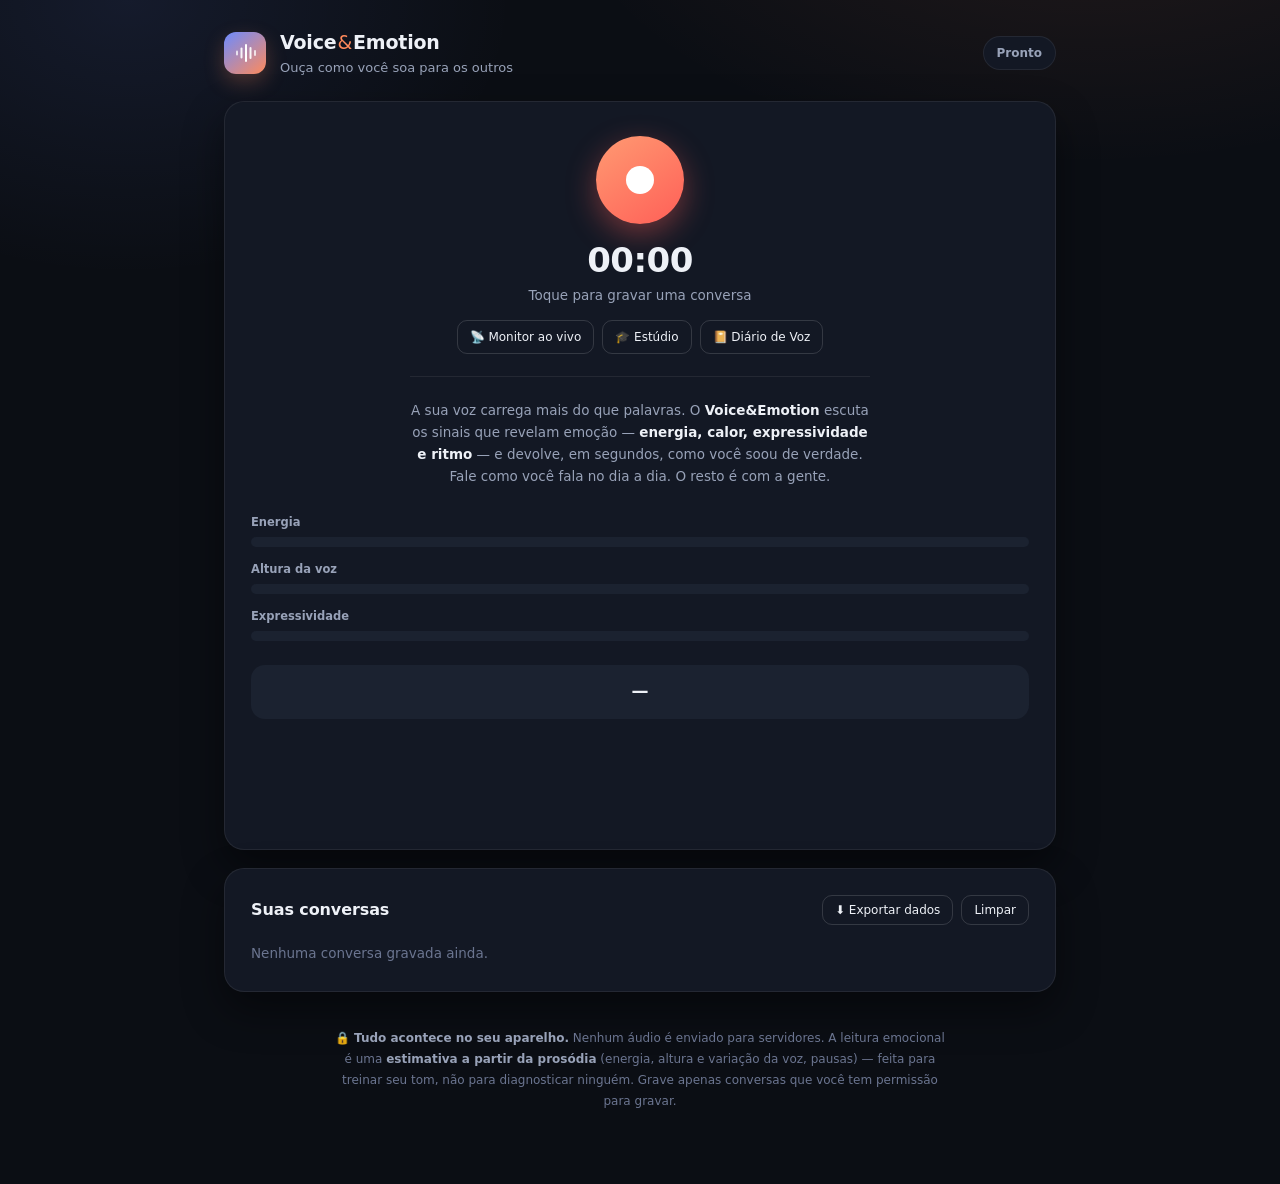
==== index.html @ cd00b296 "Habilita uso no celular: PWA e alarmes de calendario para o Diario de Voz Ate agora tudo rodava no M" ====
<!DOCTYPE html>
<html lang="pt-BR">
<head>
  <meta charset="UTF-8" />
  <meta name="viewport" content="width=device-width, initial-scale=1.0" />
  <title>Voice&amp;Emotion — leia a emoção na sua voz</title>
  <meta name="description" content="Grave uma conversa e veja como sua voz soou: energia, calor, expressividade e ritmo. Uma ferramenta para quem depende de como fala." />
  <link rel="stylesheet" href="css/styles.css?v=20260820a" />
  <link rel="manifest" href="manifest.json" />
  <link rel="apple-touch-icon" href="icon.svg" />
  <meta name="apple-mobile-web-app-capable" content="yes" />
  <meta name="apple-mobile-web-app-status-bar-style" content="black-translucent" />
  <meta name="theme-color" content="#0b0e14" />
</head>
<body>
  <header class="topbar">
    <div class="brand">
      <div class="mark" aria-hidden="true">
        <!-- onda de voz: começa contida, ganha amplitude — como uma fala que se abre -->
        <svg width="22" height="22" viewBox="0 0 22 22" fill="none">
          <g stroke="#fff" stroke-width="2" stroke-linecap="round">
            <line x1="3"  y1="9.5" x2="3"  y2="12.5" opacity=".75"/>
            <line x1="7.5" y1="6.5" x2="7.5" y2="15.5" opacity=".9"/>
            <line x1="12" y1="3"   x2="12" y2="19"/>
            <line x1="16.5" y1="6"  x2="16.5" y2="16" opacity=".9"/>
            <line x1="21" y1="9"   x2="21" y2="13" opacity=".75"/>
          </g>
        </svg>
      </div>
      <div>
        <h1>Voice<span class="amp">&amp;</span>Emotion</h1>
        <p class="tagline">Ouça como você soa para os outros</p>
      </div>
    </div>
    <div class="status" id="statusBadge">Pronto</div>
  </header>

  <main>
    <!-- Gravação -->
    <section class="card recorder">
      <button id="recordBtn" class="record-btn" aria-label="Começar a gravar">
        <span class="record-icon"></span>
      </button>

      <div class="timer" id="timer">00:00</div>
      <div class="hint" id="recorderHint">Toque para gravar uma conversa</div>

      <div style="margin-top:14px; display:flex; gap:8px; justify-content:center; flex-wrap:wrap">
        <button id="openMonitor" class="btn ghost sm">📡 Monitor ao vivo</button>
        <a href="studio.html" class="btn ghost sm">🎓 Estúdio</a>
        <a href="diario.html" class="btn ghost sm">📔 Diário de Voz</a>
      </div>

      <div class="welcome" id="welcomeNote">
        A sua voz carrega mais do que palavras. O <strong>Voice&amp;Emotion</strong>
        escuta os sinais que revelam emoção — <strong>energia, calor,
        expressividade e ritmo</strong> — e devolve, em segundos, como você soou
        de verdade. Fale como você fala no dia a dia. O resto é com a gente.
      </div>

      <!-- Medidores ao vivo -->
      <div class="live-meters" id="liveMeters" hidden>
        <div class="meter">
          <label>Energia</label>
          <div class="bar"><div class="fill energy" id="energyFill"></div></div>
        </div>
        <div class="meter">
          <label>Altura da voz</label>
          <div class="bar"><div class="fill pitch" id="pitchFill"></div></div>
        </div>
        <div class="meter">
          <label>Expressividade</label>
          <div class="bar"><div class="fill expr" id="exprFill"></div></div>
        </div>
        <div class="live-emotion" id="liveEmotion">—</div>
      </div>

      <canvas id="waveform" class="waveform" hidden></canvas>
    </section>

    <!-- Resultado -->
    <section class="card result" id="resultCard" hidden>
      <h2>Como você soou</h2>

      <div class="summary-grid">
        <div class="dominant" id="dominantEmotion">
          <div class="emoji" id="domEmoji">🙂</div>
          <div class="dom-label" id="domLabel">—</div>
          <div class="dom-sub" id="domSub">tom predominante</div>
        </div>

        <div class="dims">
          <div class="dim">
            <span class="dim-label">Energia — o quanto você projetou</span>
            <div class="bar sm"><div class="fill energy" id="dimEnergy"></div></div>
          </div>
          <div class="dim">
            <span class="dim-label">Calor — quão acolhedor foi o tom</span>
            <div class="bar sm"><div class="fill valence" id="dimValence"></div></div>
          </div>
          <div class="dim">
            <span class="dim-label">Expressividade — variação da entonação</span>
            <div class="bar sm"><div class="fill expr" id="dimExpr"></div></div>
          </div>
          <div class="dim">
            <span class="dim-label">Fluência — ritmo e pausas</span>
            <div class="bar sm"><div class="fill flow" id="dimFlow"></div></div>
          </div>
        </div>
      </div>

      <h3>Ao longo da conversa</h3>
      <canvas id="timeline" class="timeline"></canvas>
      <div class="timeline-legend" id="timelineLegend"></div>

      <div class="playback">
        <audio id="audioPlayer" controls></audio>
        <a id="downloadLink" class="btn ghost" download>⬇️ Baixar áudio</a>
      </div>

      <!-- Leitura dimensional: vetor + confiança, com direito a "não sei" -->
      <h3>Leitura</h3>
      <div class="reading" id="readingCard">
        <div class="conf-line">
          <span class="conf-label">Confiança desta leitura</span>
          <div class="conf-bar"><div class="conf-fill" id="confFill"></div></div>
          <span class="conf-val" id="confVal">—</span>
        </div>
        <div class="vec" id="vecList"></div>
        <p class="reading-note" id="readingNote"></p>
      </div>

      <div class="insights">
        <h3>O que eu percebi</h3>
        <ul id="insightsList"></ul>
      </div>

      <!-- Ground truth: a verdade humana que ensina a AE -->
      <div class="groundtruth" id="groundTruth">
        <h3>Me ensina</h3>
        <p class="gt-intro">
          Eu meço sinais da sua voz — mas só você sabe o que sentiu. Me contando,
          você me ensina a ler melhor. Fica tudo no seu aparelho.
        </p>

        <p class="gt-q">A leitura acima bateu com o que você sentiu?</p>
        <div class="gt-row" id="gtMatch">
          <button class="chip" data-match="sim">👍 Bateu</button>
          <button class="chip" data-match="mais_ou_menos">🤏 Mais ou menos</button>
          <button class="chip" data-match="nao">👎 Não bateu</button>
        </div>

        <p class="gt-q">Onde você estava? Toque no ponto que representa como se sentiu.</p>
        <div class="grid-main">
          <canvas id="affectGrid" class="affect-grid" width="440" height="440"
                  role="button" tabindex="0"
                  aria-label="Grade de afeto: escolha valência (horizontal) e ativação (vertical)"></canvas>
        </div>
        <div class="grid-readout" id="gridReadout">Nenhum ponto marcado ainda</div>

        <p class="gt-q">Se quiser dar um nome ao que sentiu <span style="color:var(--text-faint);font-weight:400">(opcional)</span></p>
        <div class="gt-row" id="gtFeeling">
          <button class="chip" data-feel="confiante">😎 Confiante</button>
          <button class="chip" data-feel="animado">😃 Animado</button>
          <button class="chip" data-feel="calmo">🙂 Calmo</button>
          <button class="chip" data-feel="neutro">😐 Neutro</button>
          <button class="chip" data-feel="ansioso">😧 Ansioso</button>
          <button class="chip" data-feel="cansado">😔 Cansado</button>
        </div>

        <p class="gt-q">Como a conversa terminou? <span style="color:var(--text-faint);font-weight:400">(opcional)</span></p>
        <div class="gt-row" id="gtOutcome">
          <button class="chip" data-out="avancou">📈 Avançou</button>
          <button class="chip" data-out="neutro">➖ Sem mudança</button>
          <button class="chip" data-out="travou">📉 Travou</button>
        </div>

        <div class="gt-saved" id="gtSaved" hidden>
          ✅ Guardado. Cada resposta dessas me ensina a ler emoção com mais
          precisão — é assim que a AE aprende. Obrigado.
        </div>
      </div>
    </section>

    <!-- Histórico -->
    <section class="card history">
      <div class="history-head">
        <h2>Suas conversas</h2>
        <div class="history-actions">
          <button id="exportData" class="btn ghost sm">⬇️ Exportar dados</button>
          <button id="clearHistory" class="btn ghost sm">Limpar</button>
        </div>
      </div>
      <ul id="historyList" class="history-list">
        <li class="empty">Nenhuma conversa ainda. Grave a primeira e comece a acompanhar sua evolução.</li>
      </ul>
    </section>

    <p class="disclaimer">
      🔒 <strong>Tudo acontece no seu aparelho.</strong> Nenhum áudio é enviado
      para servidores. A leitura emocional é uma <strong>estimativa a partir da
      prosódia</strong> (energia, altura e variação da voz, pausas) — feita para
      treinar seu tom, não para diagnosticar ninguém. Grave apenas conversas que
      você tem permissão para gravar.
    </p>
  </main>

  <script src="js/affectgrid.js?v=20260820a"></script>
  <script src="js/emotion.js?v=20260820a"></script>
  <script src="js/app.js?v=20260820a"></script>
</body>
</html>
---- css/styles.css ----
/*
 * Voice&Emotion — sistema visual
 *
 * Identidade: ferramenta profissional com alma humana.
 *  - Profissional: base neutra e profunda, hierarquia clara, nada de enfeite.
 *  - Humana: um acento quente (âmbar/coral), cantos suaves, respiro generoso.
 * As cores "frias" estruturam; as cores quentes só aparecem onde há emoção
 * (a voz, os dados sentidos) — assim o calor significa algo, não decora.
 */

:root {
  /* Base — profunda e neutra, para os dados emocionais brilharem em cima */
  --bg: #0b0e14;
  --bg-elev: #131824;
  --bg-inset: #1b2230;
  --line: rgba(255, 255, 255, 0.07);
  --line-strong: rgba(255, 255, 255, 0.14);

  /* Texto */
  --text: #eef1f7;
  --text-dim: #98a2b8;
  --text-faint: #6b7590;

  /* Acento humano (calor) e de confiança (estrutura) */
  --warm: #ff8a5b;
  --warm-soft: #ffb08a;
  --trust: #6c8bff;

  /* Dimensões emocionais — cada uma com sentido próprio */
  --energy: #ff7a59;
  --valence: #ffc46b;
  --expr: #b085ff;
  --flow: #5ed6a0;
  --pitch: #4fd1c5;
  --danger: #ff5470;

  --r-sm: 10px;
  --r-md: 14px;
  --r-lg: 20px;
  --shadow: 0 18px 40px rgba(0, 0, 0, 0.45);
  --maxw: 880px;
}

* { box-sizing: border-box; }

html { -webkit-text-size-adjust: 100%; }

body {
  margin: 0;
  font-family: ui-sans-serif, system-ui, -apple-system, "Segoe UI", Roboto, sans-serif;
  background:
    radial-gradient(900px 500px at 85% -15%, rgba(255, 138, 91, 0.10), transparent 60%),
    radial-gradient(700px 500px at 10% 0%, rgba(108, 139, 255, 0.10), transparent 55%),
    var(--bg);
  background-attachment: fixed;
  color: var(--text);
  min-height: 100vh;
  line-height: 1.5;
  -webkit-font-smoothing: antialiased;
}

/* ---------- Cabeçalho ---------- */

.topbar {
  display: flex;
  align-items: center;
  justify-content: space-between;
  gap: 16px;
  padding: 28px 24px 20px;
  max-width: var(--maxw);
  margin: 0 auto;
}

.brand { display: flex; align-items: center; gap: 14px; }

/* Marca: onda de voz que aquece da esquerda pra direita */
.mark {
  width: 42px; height: 42px;
  border-radius: 12px;
  background: linear-gradient(140deg, var(--trust), var(--warm));
  display: grid; place-items: center;
  flex-shrink: 0;
  box-shadow: 0 8px 20px rgba(255, 138, 91, 0.25);
}
.mark svg { display: block; }

h1 {
  font-size: 19px;
  margin: 0;
  letter-spacing: -0.2px;
  font-weight: 650;
}
h1 .amp { color: var(--warm); font-weight: 400; margin: 0 1px; }
.tagline { margin: 1px 0 0; color: var(--text-dim); font-size: 13px; }

.status {
  font-size: 12px;
  font-weight: 550;
  padding: 7px 13px;
  border-radius: 999px;
  background: var(--bg-elev);
  color: var(--text-dim);
  border: 1px solid var(--line);
  white-space: nowrap;
}
.status.rec {
  background: rgba(255, 84, 112, 0.14);
  color: #ff9fb0;
  border-color: rgba(255, 84, 112, 0.35);
}
.status.analyzing { background: rgba(108, 139, 255, 0.14); color: #b9c6ff; }

main { max-width: var(--maxw); margin: 0 auto; padding: 4px 24px 72px; }

/* ---------- Cartões ---------- */

.card {
  background: var(--bg-elev);
  border: 1px solid var(--line);
  border-radius: var(--r-lg);
  padding: 26px;
  margin-bottom: 18px;
  box-shadow: var(--shadow);
}

h2 { margin: 0 0 4px; font-size: 16px; font-weight: 620; letter-spacing: -0.1px; }
h3 {
  font-size: 11px;
  color: var(--text-faint);
  margin: 26px 0 12px;
  text-transform: uppercase;
  letter-spacing: 0.9px;
  font-weight: 650;
}

/* ---------- Gravador ---------- */

.recorder { text-align: center; padding: 34px 26px; }

.record-btn {
  width: 88px; height: 88px;
  border-radius: 50%;
  border: none;
  background: linear-gradient(145deg, #ff9a72, #ff5f57);
  cursor: pointer;
  display: grid; place-items: center;
  box-shadow: 0 10px 30px rgba(255, 95, 87, 0.4);
  transition: transform 0.15s ease, box-shadow 0.25s ease;
  margin: 0 auto;
}
.record-btn:hover { transform: scale(1.045); }
.record-btn:active { transform: scale(0.98); }
.record-btn:focus-visible { outline: 3px solid var(--warm-soft); outline-offset: 4px; }

.record-icon {
  width: 28px; height: 28px;
  border-radius: 50%;
  background: #fff;
  transition: all 0.22s cubic-bezier(0.4, 0, 0.2, 1);
}
.record-btn.recording .record-icon { border-radius: 5px; width: 24px; height: 24px; }
.record-btn.recording { animation: pulse 1.6s ease-out infinite; }
@keyframes pulse {
  0% { box-shadow: 0 0 0 0 rgba(255, 95, 87, 0.5), 0 10px 30px rgba(255, 95, 87, 0.4); }
  70% { box-shadow: 0 0 0 22px rgba(255, 95, 87, 0), 0 10px 30px rgba(255, 95, 87, 0.4); }
  100% { box-shadow: 0 0 0 0 rgba(255, 95, 87, 0), 0 10px 30px rgba(255, 95, 87, 0.4); }
}

.timer {
  font-size: 34px;
  font-weight: 680;
  font-variant-numeric: tabular-nums;
  letter-spacing: -0.5px;
  margin-top: 18px;
  line-height: 1.1;
}
.hint { color: var(--text-dim); font-size: 13.5px; margin-top: 6px; }

/* Convite da primeira vez — a primeira impressão importa */
.welcome {
  margin-top: 22px;
  padding-top: 22px;
  border-top: 1px solid var(--line);
  color: var(--text-dim);
  font-size: 13.5px;
  line-height: 1.65;
  max-width: 460px;
  margin-left: auto;
  margin-right: auto;
}
.welcome strong { color: var(--text); font-weight: 600; }

/* ---------- Medidores ---------- */

.live-meters { margin-top: 26px; display: grid; gap: 14px; text-align: left; }
.meter label {
  font-size: 11.5px;
  color: var(--text-dim);
  display: block;
  margin-bottom: 6px;
  font-weight: 550;
}

.bar {
  height: 10px;
  background: var(--bg-inset);
  border-radius: 999px;
  overflow: hidden;
}
.bar.sm { height: 8px; }
.fill {
  height: 100%;
  width: 0%;
  border-radius: 999px;
  transition: width 0.14s linear;
}
.fill.energy { background: linear-gradient(90deg, #ffb08a, var(--energy)); }
.fill.pitch { background: linear-gradient(90deg, #8fe8de, var(--pitch)); }
.fill.expr { background: linear-gradient(90deg, #cdb3ff, var(--expr)); }
.fill.valence { background: linear-gradient(90deg, #ffdda6, var(--valence)); }
.fill.flow { background: linear-gradient(90deg, #a5e9c9, var(--flow)); }

.live-emotion {
  margin-top: 10px;
  text-align: center;
  font-size: 17px;
  font-weight: 620;
  padding: 14px;
  background: var(--bg-inset);
  border-radius: var(--r-md);
  letter-spacing: -0.1px;
}

.waveform { width: 100%; height: 76px; margin-top: 20px; display: block; }

/* ---------- Resultado ---------- */

.summary-grid {
  display: grid;
  grid-template-columns: 190px 1fr;
  gap: 26px;
  align-items: center;
  margin-top: 18px;
}

.dominant {
  text-align: center;
  background: linear-gradient(160deg, var(--bg-inset), rgba(255, 138, 91, 0.06));
  border: 1px solid var(--line);
  border-radius: var(--r-md);
  padding: 24px 14px;
}
.dominant .emoji { font-size: 54px; line-height: 1; }
.dom-label { font-size: 18px; font-weight: 660; margin-top: 10px; letter-spacing: -0.2px; }
.dom-sub { font-size: 11.5px; color: var(--text-faint); margin-top: 3px; }

.dims { display: grid; gap: 15px; }
.dim-label {
  font-size: 11.5px;
  color: var(--text-dim);
  display: block;
  margin-bottom: 6px;
  font-weight: 550;
}

.timeline {
  width: 100%;
  height: 140px;
  display: block;
  background: var(--bg-inset);
  border-radius: var(--r-md);
}
.timeline-legend {
  display: flex;
  flex-wrap: wrap;
  gap: 14px;
  margin-top: 12px;
  font-size: 11.5px;
  color: var(--text-dim);
}
.timeline-legend span { display: inline-flex; align-items: center; gap: 6px; }
.dot { width: 9px; height: 9px; border-radius: 50%; display: inline-block; flex-shrink: 0; }

.playback {
  display: flex;
  align-items: center;
  gap: 12px;
  margin-top: 24px;
  flex-wrap: wrap;
}
audio { flex: 1; min-width: 220px; height: 38px; }

.insights ul { margin: 0; padding-left: 18px; }
.insights li { margin: 9px 0; line-height: 1.6; font-size: 14px; color: #dbe1ee; }

/* ---------- Ground truth (o tijolo do dataset) ---------- */

.groundtruth {
  margin-top: 26px;
  padding: 22px;
  background: linear-gradient(150deg, rgba(255, 138, 91, 0.07), rgba(108, 139, 255, 0.05));
  border-radius: var(--r-md);
  border: 1px solid rgba(255, 138, 91, 0.2);
}
.groundtruth h3 { margin-top: 0; color: var(--warm-soft); }
.gt-intro { font-size: 13px; color: var(--text-dim); margin: 0 0 18px; line-height: 1.6; }
.gt-q { font-size: 13px; color: var(--text); margin: 18px 0 9px; font-weight: 550; }
.gt-q:first-of-type { margin-top: 0; }
.gt-row { display: flex; flex-wrap: wrap; gap: 8px; }

.chip {
  border: 1px solid var(--line-strong);
  background: var(--bg-elev);
  color: var(--text);
  padding: 9px 15px;
  border-radius: 999px;
  cursor: pointer;
  font-size: 13px;
  font-family: inherit;
  transition: all 0.14s ease;
}
.chip:hover { border-color: var(--warm); transform: translateY(-1px); }
.chip.selected {
  background: var(--warm);
  border-color: var(--warm);
  color: #241009;
  font-weight: 650;
}

/* Affect Grid (Russell, Weiss & Mendelsohn): valência × ativação num toque.
   Os rótulos dos eixos são desenhados dentro do canvas (js/affectgrid.js) —
   com <div>s ao redor eles saíam desalinhados conforme a largura da tela. */
.grid-main { max-width: 380px; margin: 4px 0; }
.affect-grid {
  width: 100%;
  height: auto;
  aspect-ratio: 1;
  display: block;
  background: var(--bg);
  border: 1px solid var(--line-strong);
  border-radius: var(--r-md);
  cursor: crosshair;
  touch-action: manipulation;
}
.affect-grid:focus-visible { outline: 2px solid var(--warm); outline-offset: 3px; }
.grid-readout {
  margin-top: 12px;
  font-size: 13.5px;
  color: var(--text-dim);
  line-height: 1.6;
}
.grid-readout strong { color: var(--warm-soft); font-weight: 620; }

/* Leitura dimensional (vetor + confiança) */
.reading {
  margin-top: 22px;
  padding: 18px;
  background: var(--bg-inset);
  border-radius: var(--r-md);
  border: 1px solid var(--line);
}
.reading.inconclusive { border-color: rgba(255, 196, 107, 0.35); background: rgba(255, 196, 107, 0.06); }
.conf-line { display: flex; align-items: center; gap: 12px; flex-wrap: wrap; }
.conf-label { font-size: 12px; color: var(--text-dim); }
.conf-bar { flex: 1; min-width: 120px; height: 8px; background: var(--bg); border-radius: 999px; overflow: hidden; }
.conf-fill { height: 100%; border-radius: 999px; background: linear-gradient(90deg, #ff8a5b, #5ed6a0); transition: width 0.3s ease; }
.conf-val { font-size: 13px; font-weight: 650; font-variant-numeric: tabular-nums; }
.vec { display: flex; flex-wrap: wrap; gap: 8px; margin-top: 14px; }
.vec-item {
  background: var(--bg);
  border: 1px solid var(--line);
  border-radius: var(--r-sm);
  padding: 8px 11px;
  font-size: 12px;
}
.vec-item b { display: block; color: var(--text); font-size: 14px; font-variant-numeric: tabular-nums; margin-top: 2px; }
.vec-item span { color: var(--text-faint); }
.vec-item.na b { color: var(--text-faint); }
.reading-note { font-size: 12px; color: var(--text-faint); margin: 14px 0 0; line-height: 1.6; }

.gt-saved {
  margin-top: 18px;
  font-size: 13px;
  color: var(--flow);
  background: rgba(94, 214, 160, 0.1);
  border: 1px solid rgba(94, 214, 160, 0.2);
  padding: 12px 14px;
  border-radius: var(--r-sm);
  line-height: 1.55;
}

/* ---------- Botões ---------- */

.btn {
  display: inline-flex;
  align-items: center;
  gap: 6px;
  padding: 9px 15px;
  border-radius: var(--r-sm);
  border: 1px solid var(--line-strong);
  background: var(--bg-inset);
  color: var(--text);
  cursor: pointer;
  font-size: 13px;
  font-family: inherit;
  text-decoration: none;
  transition: all 0.14s ease;
}
.btn:hover { border-color: var(--warm); color: #fff; }
.btn.ghost { background: transparent; }
.btn.sm { padding: 7px 12px; font-size: 12px; }

/* ---------- Histórico ---------- */

.history-head {
  display: flex;
  justify-content: space-between;
  align-items: center;
  gap: 12px;
  flex-wrap: wrap;
}
.history-head h2 { margin: 0; }
.history-actions { display: flex; gap: 8px; }

.history-list { list-style: none; padding: 0; margin: 18px 0 0; }
.history-list .empty { color: var(--text-faint); font-size: 13.5px; line-height: 1.6; }

.history-item {
  display: flex;
  align-items: center;
  gap: 14px;
  padding: 13px 15px;
  border-radius: var(--r-md);
  background: var(--bg-inset);
  border: 1px solid transparent;
  margin-bottom: 9px;
  cursor: pointer;
  transition: all 0.14s ease;
}
.history-item:hover { border-color: var(--line-strong); transform: translateX(2px); }
.history-item .h-emoji { font-size: 26px; flex-shrink: 0; }
.history-item .h-meta { flex: 1; min-width: 0; }
.history-item .h-title { font-weight: 620; font-size: 14px; }
.history-item .h-sub { font-size: 12px; color: var(--text-faint); margin-top: 2px; }
.history-item .h-del {
  color: var(--text-faint);
  font-size: 16px;
  padding: 6px 9px;
  border-radius: var(--r-sm);
  flex-shrink: 0;
}
.history-item .h-del:hover { color: var(--danger); background: rgba(255, 84, 112, 0.12); }

/* ---------- Rodapé ---------- */

.disclaimer {
  font-size: 12px;
  color: var(--text-faint);
  line-height: 1.75;
  text-align: center;
  max-width: 620px;
  margin: 36px auto 0;
}
.disclaimer strong { color: var(--text-dim); font-weight: 600; }

/* ---------- Responsivo ---------- */

@media (max-width: 620px) {
  .summary-grid { grid-template-columns: 1fr; }
  .card { padding: 22px 18px; }
  .topbar { padding: 22px 18px 16px; }
  main { padding: 4px 18px 60px; }
  .timer { font-size: 30px; }
  .tagline { display: none; }
}

@media (prefers-reduced-motion: reduce) {
  * { animation: none !important; transition: none !important; }
}
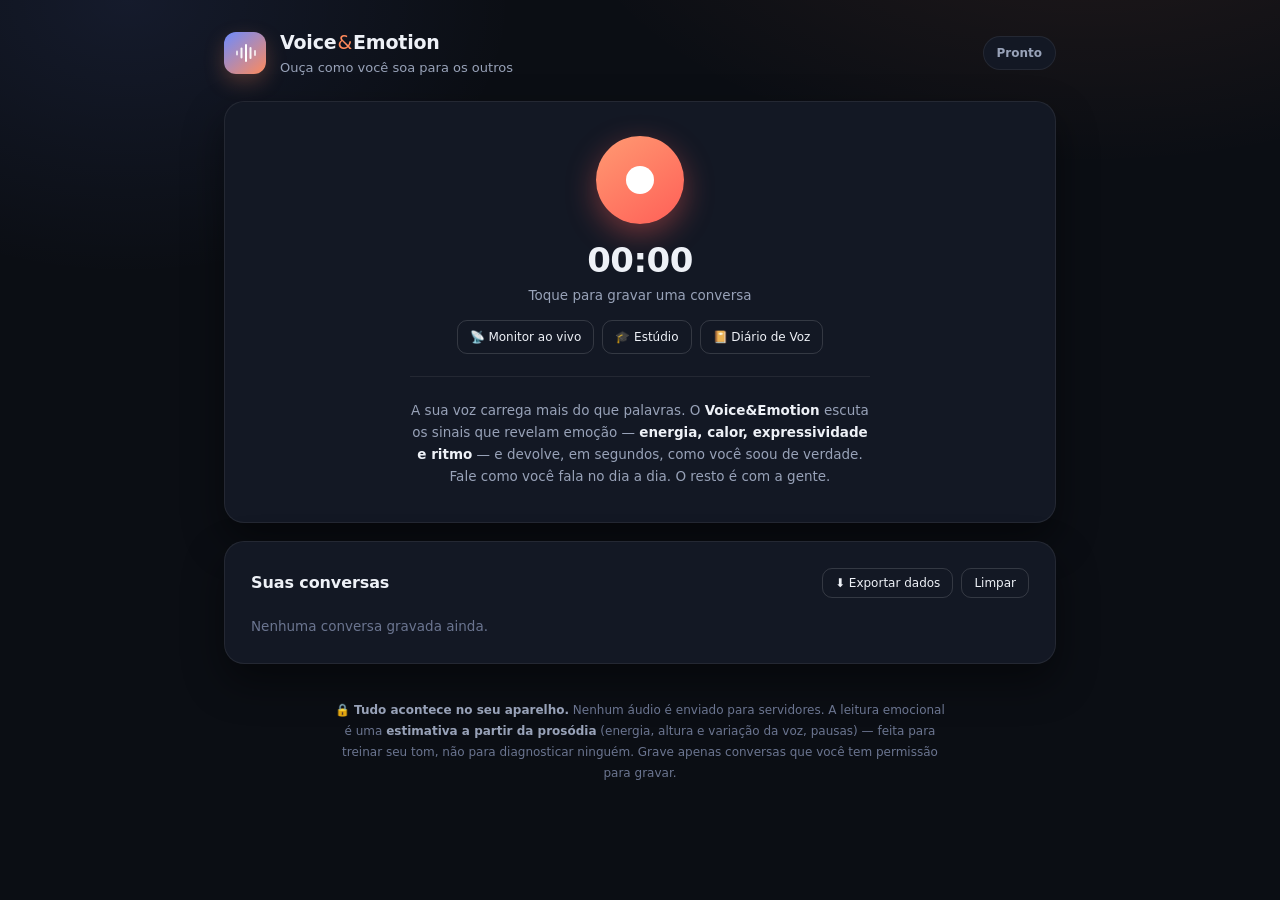
==== commit fe104d4c: "Faz o atributo hidden funcionar em botoes A regra do navegador para [hidden] perde para qualquer dec" ====
--- a/index.html
+++ b/index.html
@@ -5,7 +5,7 @@
   <meta name="viewport" content="width=device-width, initial-scale=1.0" />
   <title>Voice&amp;Emotion — leia a emoção na sua voz</title>
   <meta name="description" content="Grave uma conversa e veja como sua voz soou: energia, calor, expressividade e ritmo. Uma ferramenta para quem depende de como fala." />
-  <link rel="stylesheet" href="css/styles.css?v=20260820a" />
+  <link rel="stylesheet" href="css/styles.css?v=20260821b" />
   <link rel="manifest" href="manifest.json" />
   <link rel="apple-touch-icon" href="icon.svg" />
   <meta name="apple-mobile-web-app-capable" content="yes" />
@@ -205,8 +205,8 @@
     </p>
   </main>
 
-  <script src="js/affectgrid.js?v=20260820a"></script>
-  <script src="js/emotion.js?v=20260820a"></script>
-  <script src="js/app.js?v=20260820a"></script>
+  <script src="js/affectgrid.js?v=20260821b"></script>
+  <script src="js/emotion.js?v=20260821b"></script>
+  <script src="js/app.js?v=20260821b"></script>
 </body>
 </html>
--- a/css/styles.css
+++ b/css/styles.css
@@ -7,6 +7,15 @@
  * As cores "frias" estruturam; as cores quentes só aparecem onde há emoção
  * (a voz, os dados sentidos) — assim o calor significa algo, não decora.
  */
+
+/* O atributo `hidden` tem que ganhar de qualquer `display` nosso.
+ *
+ * A regra do navegador para [hidden] vale menos que qualquer declaração de
+ * display escrita aqui, então `.btn { display: inline-flex }` fazia
+ * `<button hidden>` continuar aparecendo. O botão "Parar os avisos" do Diário
+ * seguia na tela depois de desligar os avisos — o estado da tela mentia sobre
+ * o estado do sistema, que é o pior tipo de bug de interface. */
+[hidden] { display: none !important; }
 
 :root {
   /* Base — profunda e neutra, para os dados emocionais brilharem em cima */
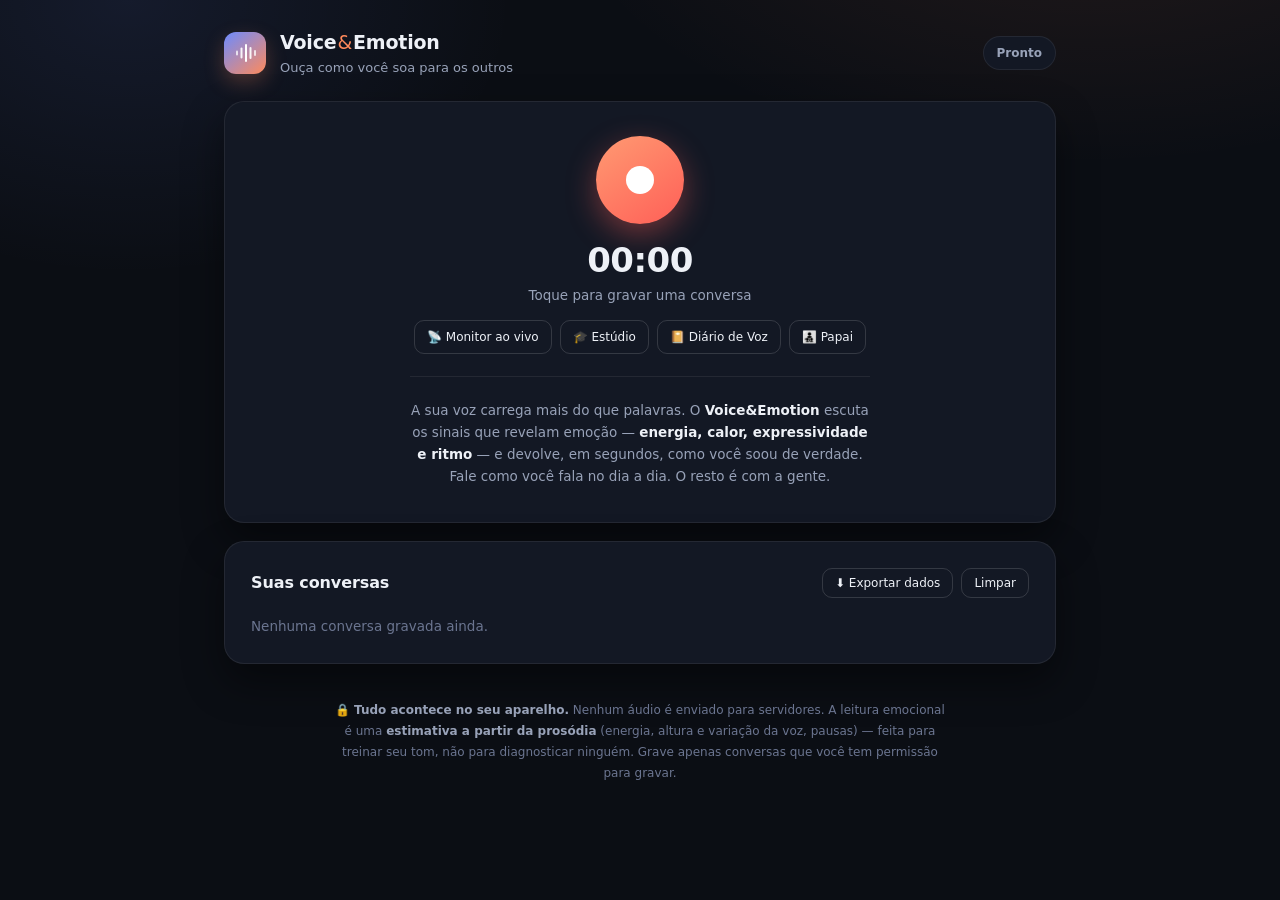
==== commit dfc6820c: "Papai: o historico de opinioes do Helio para a Vicky e o Toni Pedido dele: guardar as decisoes morai" ====
--- a/index.html
+++ b/index.html
@@ -5,7 +5,7 @@
   <meta name="viewport" content="width=device-width, initial-scale=1.0" />
   <title>Voice&amp;Emotion — leia a emoção na sua voz</title>
   <meta name="description" content="Grave uma conversa e veja como sua voz soou: energia, calor, expressividade e ritmo. Uma ferramenta para quem depende de como fala." />
-  <link rel="stylesheet" href="css/styles.css?v=20260821b" />
+  <link rel="stylesheet" href="css/styles.css?v=20260821f" />
   <link rel="manifest" href="manifest.json" />
   <link rel="apple-touch-icon" href="icon.svg" />
   <meta name="apple-mobile-web-app-capable" content="yes" />
@@ -49,6 +49,7 @@
         <button id="openMonitor" class="btn ghost sm">📡 Monitor ao vivo</button>
         <a href="studio.html" class="btn ghost sm">🎓 Estúdio</a>
         <a href="diario.html" class="btn ghost sm">📔 Diário de Voz</a>
+        <a href="papai.html" class="btn ghost sm">👨‍👧‍👦 Papai</a>
       </div>
 
       <div class="welcome" id="welcomeNote">
@@ -205,8 +206,8 @@
     </p>
   </main>
 
-  <script src="js/affectgrid.js?v=20260821b"></script>
-  <script src="js/emotion.js?v=20260821b"></script>
-  <script src="js/app.js?v=20260821b"></script>
+  <script src="js/affectgrid.js?v=20260821f"></script>
+  <script src="js/emotion.js?v=20260821f"></script>
+  <script src="js/app.js?v=20260821f"></script>
 </body>
 </html>
